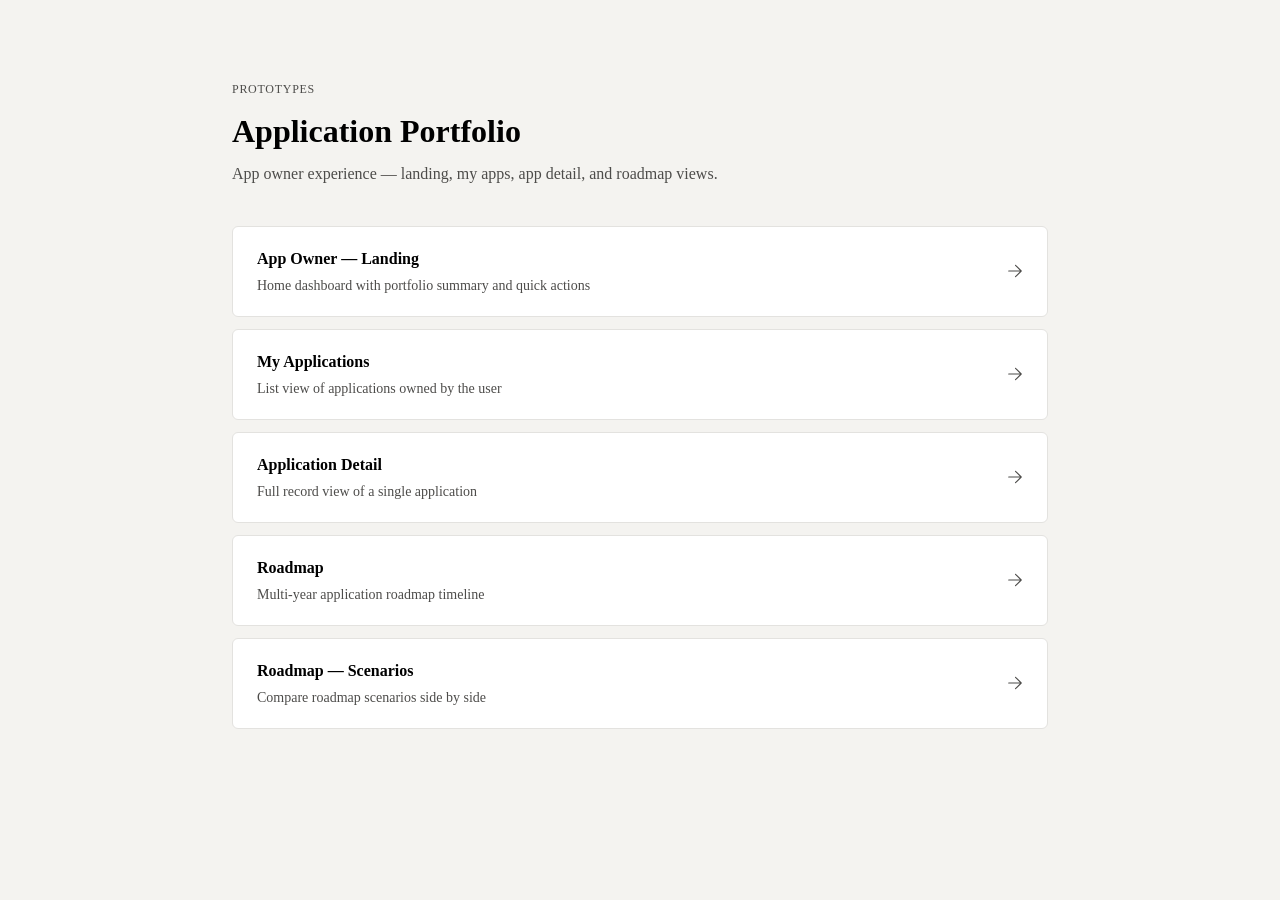
==== index.html @ c6e12246 "Initial upload: App Owner roadmap prototypes Add 5 prototype pages (landing, my apps, app detail, ro" ====
<!DOCTYPE html>
<html lang="en">
<head>
  <meta charset="UTF-8">
  <meta name="viewport" content="width=device-width, initial-scale=1.0">
  <title>Application Portfolio — Prototypes</title>
  <link rel="stylesheet" href="assets/css/base.css">
  <link rel="stylesheet" href="assets/css/components.css">
  <script src="assets/js/icons.js"></script>
  <script src="assets/js/interactions.js" defer></script>
  <style>
    html, body {
      margin: 0;
      padding: 0;
      background: var(--bg-secondary, #f6f5f3);
      min-height: 100vh;
      font-family: var(--font-family-base);
      color: var(--text-primary);
    }

    .index-shell {
      max-width: 880px;
      margin: 0 auto;
      padding: 80px 32px 64px;
    }

    .index-eyebrow {
      font-size: var(--font-size-xs, 12px);
      letter-spacing: 0.06em;
      text-transform: uppercase;
      color: var(--text-secondary, #6b6a67);
      margin: 0 0 12px;
    }

    .index-title {
      font-size: 32px;
      font-weight: 600;
      line-height: 1.2;
      margin: 0 0 12px;
      color: var(--text-primary);
    }

    .index-subtitle {
      font-size: 16px;
      line-height: 1.5;
      color: var(--text-secondary, #6b6a67);
      margin: 0 0 40px;
      max-width: 640px;
    }

    .index-list {
      display: grid;
      grid-template-columns: 1fr;
      gap: 12px;
    }

    .index-card {
      display: flex;
      align-items: center;
      justify-content: space-between;
      gap: 16px;
      padding: 20px 24px;
      background: var(--bg-primary, #ffffff);
      border: 1px solid var(--color-neutral-300, #e3e2df);
      border-radius: var(--radius-md, 8px);
      text-decoration: none;
      color: inherit;
      transition: border-color var(--transition-fast, 150ms ease),
                  box-shadow var(--transition-fast, 150ms ease),
                  transform var(--transition-fast, 150ms ease);
    }

    .index-card:hover {
      border-color: var(--color-primary, #1d2bce);
      box-shadow: 0 4px 12px rgba(15, 23, 42, 0.06);
      transform: translateY(-1px);
    }

    .index-card__body {
      display: flex;
      flex-direction: column;
      gap: 4px;
    }

    .index-card__name {
      font-size: 16px;
      font-weight: 600;
      color: var(--text-primary);
    }

    .index-card__desc {
      font-size: 14px;
      color: var(--text-secondary, #6b6a67);
    }

    .index-card__chev {
      color: var(--text-secondary, #6b6a67);
      flex: 0 0 auto;
    }

    .index-card:hover .index-card__chev {
      color: var(--color-primary, #1d2bce);
    }
  </style>
</head>
<body>
  <main class="index-shell">
    <p class="index-eyebrow">Prototypes</p>
    <h1 class="index-title">Application Portfolio</h1>
    <p class="index-subtitle">App owner experience — landing, my apps, app detail, and roadmap views.</p>

    <nav class="index-list">
      <a class="index-card" href="AppOwner_landing.html">
        <span class="index-card__body">
          <span class="index-card__name">App Owner — Landing</span>
          <span class="index-card__desc">Home dashboard with portfolio summary and quick actions</span>
        </span>
        <span class="index-card__chev" data-icon="arrow-right"></span>
      </a>

      <a class="index-card" href="AppOwner_myapps.html">
        <span class="index-card__body">
          <span class="index-card__name">My Applications</span>
          <span class="index-card__desc">List view of applications owned by the user</span>
        </span>
        <span class="index-card__chev" data-icon="arrow-right"></span>
      </a>

      <a class="index-card" href="AppOwner_appdetail.html">
        <span class="index-card__body">
          <span class="index-card__name">Application Detail</span>
          <span class="index-card__desc">Full record view of a single application</span>
        </span>
        <span class="index-card__chev" data-icon="arrow-right"></span>
      </a>

      <a class="index-card" href="AppOwner_roadmap.html">
        <span class="index-card__body">
          <span class="index-card__name">Roadmap</span>
          <span class="index-card__desc">Multi-year application roadmap timeline</span>
        </span>
        <span class="index-card__chev" data-icon="arrow-right"></span>
      </a>

      <a class="index-card" href="AppOwner_roadmap_scenarios.html">
        <span class="index-card__body">
          <span class="index-card__name">Roadmap — Scenarios</span>
          <span class="index-card__desc">Compare roadmap scenarios side by side</span>
        </span>
        <span class="index-card__chev" data-icon="arrow-right"></span>
      </a>
    </nav>
  </main>
</body>
</html>
---- assets/css/base.css ----
/* ============================================================
   Horizon 2.0 — Base Styles
   Imports design tokens and applies global resets + defaults.
   ============================================================ */

@import url("tokens.css");

/* --- Font faces -------------------------------------------- */
@font-face {
  font-family: "ServiceNow Sans";
  src: url("../fonts/ServiceNowSans-Regular_3273201071.ttf") format("truetype");
  font-weight: 400;
  font-style: normal;
  font-display: swap;
}

@font-face {
  font-family: "ServiceNow Sans";
  src: url("../fonts/ServiceNowSans-Medium_3053949501.ttf") format("truetype");
  font-weight: 500;
  font-style: normal;
  font-display: swap;
}

@font-face {
  font-family: "ServiceNow Sans";
  src: url("../fonts/ServiceNowSans-Bold_3316267867.ttf") format("truetype");
  font-weight: 600 700;
  font-style: normal;
  font-display: swap;
}

@font-face {
  font-family: "ServiceNow Sans Mono";
  src: url("../fonts/ServiceNowSansMono-Regular_1413560908.ttf") format("truetype");
  font-weight: 400;
  font-style: normal;
  font-display: swap;
}

/* --- Reset ------------------------------------------------- */
*, *::before, *::after {
  box-sizing: border-box;
  margin: 0;
  padding: 0;
}

/* --- Base -------------------------------------------------- */
html, body {
  font-family: var(--font-sans);
  font-size: var(--font-size-base);
  font-weight: var(--font-weight-normal);
  color: var(--text-primary);
  background-color: var(--bg-primary);
  line-height: var(--line-height-normal);
  -webkit-font-smoothing: antialiased;
  -moz-osx-font-smoothing: grayscale;
}

img, video {
  max-width: 100%;
  display: block;
}

/* Icons — ensure inlined SVGs are always vertically centred */
[data-icon] {
  display: inline-flex;
  align-items: center;
  justify-content: center;
  line-height: 0;
  flex-shrink: 0;
}

[data-icon] svg {
  display: block;
  flex-shrink: 0;
}

a {
  color: var(--color-primary);
  text-decoration: none;
}

a:hover {
  text-decoration: underline;
}

button {
  cursor: pointer;
  font-family: inherit;
}

/* --- Typography scale -------------------------------------- */
h1 { font-size: var(--font-size-5xl); font-weight: var(--font-weight-bold); line-height: var(--line-height-tight); }
h2 { font-size: var(--font-size-4xl); font-weight: var(--font-weight-bold); line-height: var(--line-height-tight); }
h3 { font-size: var(--font-size-3xl); font-weight: var(--font-weight-semibold); line-height: var(--line-height-snug); }
h4 { font-size: var(--font-size-2xl); font-weight: var(--font-weight-semibold); line-height: var(--line-height-snug); }
h5 { font-size: var(--font-size-xl);  font-weight: var(--font-weight-semibold); line-height: var(--line-height-normal); }
h6 { font-size: var(--font-size-lg);  font-weight: var(--font-weight-semibold); line-height: var(--line-height-normal); }

p  { line-height: var(--line-height-relaxed); }

small { font-size: var(--font-size-sm); color: var(--text-secondary); }
---- assets/css/components.css ----
/* ============================================================
   Horizon 2.0 — Component Library CSS
   Extracted from all component files. Import after base.css.
   ============================================================ */


/* ============================================================
   BUTTON
   ============================================================ */

.btn {
  display: inline-flex;
  align-items: center;
  justify-content: center;
  gap: 6px;
  padding: 0 16px;
  height: 40px;
  font-family: var(--font-sans);
  font-size: var(--font-size-sm);
  font-weight: var(--font-weight-normal);
  line-height: 1.8;
  white-space: nowrap;
  border: none;
  border-radius: var(--radius-field);
  cursor: pointer;
  text-decoration: none;
  transition: background-color var(--transition-fast),
              color var(--transition-fast),
              opacity var(--transition-fast);
}

.btn:focus-visible {
  outline: 2px solid var(--color-primary);
  outline-offset: 2px;
}

.btn:disabled,
.btn[aria-disabled="true"] {
  opacity: 0.35;
  pointer-events: none;
  cursor: not-allowed;
}

.btn .btn-icon {
  display: flex;
  align-items: center;
  justify-content: center;
  width: 16px;
  height: 16px;
  flex-shrink: 0;
}

/* Color variants */
.btn-primary { background-color: var(--color-primary); color: var(--color-primary-content); }
.btn-primary:hover  { background-color: var(--color-primary-hover); }
.btn-primary:active { background-color: var(--color-primary-active); }

.btn-secondary { background-color: var(--color-secondary); color: var(--color-secondary-content); }
.btn-secondary:hover  { background-color: var(--color-secondary-hover); }
.btn-secondary:active { background-color: var(--color-secondary-active); }

.btn-accent { background-color: var(--color-accent); color: var(--color-accent-content); }
.btn-accent:hover  { background-color: var(--color-accent-hover); }
.btn-accent:active { background-color: var(--color-accent-active); }

.btn-error { background-color: var(--color-error); color: var(--color-error-content); }
.btn-error:hover  { background-color: var(--color-error-hover); }
.btn-error:active { background-color: var(--color-error-active); }

.btn-neutral { background-color: var(--color-neutral); color: var(--color-neutral-content); }
.btn-neutral:hover  { background-color: var(--color-neutral-hover); }
.btn-neutral:active { background-color: var(--color-neutral-active); }

.btn-ghost { background-color: transparent; color: var(--text-primary); }
.btn-ghost:hover  { background-color: var(--color-ghost-hover); }
.btn-ghost:active { background-color: var(--color-ghost-active); }

.btn-link {
  background-color: transparent;
  color: var(--color-link);
  text-decoration: underline;
  text-underline-offset: 3px;
  text-decoration-color: transparent;
}
.btn-link:hover { color: var(--color-link-hover); text-decoration-color: currentColor; }
.btn-link:active { color: var(--color-primary-active); }

/* Size variants */
.btn-xl { height: 56px; padding: 0 24px; font-size: 1.375rem; gap: 8px; }
.btn-xl .btn-icon { width: 24px; height: 24px; }

.btn-lg { height: 48px; padding: 0 20px; font-size: var(--font-size-lg); gap: 6px; }
.btn-lg .btn-icon { width: 20px; height: 20px; }

.btn-sm { height: 32px; padding: 0 12px; font-size: var(--font-size-xs); border-radius: var(--radius-lg); gap: 4px; }
.btn-sm .btn-icon { width: 16px; height: 16px; }

.btn-xs { height: 24px; padding: 0 8px; font-size: 0.6875rem; border-radius: var(--radius-lg); gap: 4px; }
.btn-xs .btn-icon { width: 12px; height: 12px; }


/* ============================================================
   BUTTON ICONIC
   ============================================================ */

.btn-iconic {
  display: inline-flex;
  align-items: center;
  justify-content: center;
  flex-shrink: 0;
  width: 40px;
  height: 40px;
  border: none;
  border-radius: var(--radius-field);
  cursor: pointer;
  transition: background-color var(--transition-fast), opacity var(--transition-fast);
}

.btn-iconic:focus-visible {
  outline: 2px solid var(--color-primary);
  outline-offset: 2px;
}

.btn-iconic:disabled,
.btn-iconic[aria-disabled="true"] {
  opacity: 0.35;
  pointer-events: none;
  cursor: not-allowed;
}

.btn-iconic svg { width: 20px; height: 20px; flex-shrink: 0; }

.btn-iconic.btn-circle { border-radius: var(--radius-full) !important; }

.btn-iconic.btn-primary   { background-color: var(--color-primary);   color: var(--color-primary-content); }
.btn-iconic.btn-primary:hover   { background-color: var(--color-primary-hover); }
.btn-iconic.btn-primary:active  { background-color: var(--color-primary-active); }

.btn-iconic.btn-secondary { background-color: var(--color-secondary); color: var(--color-secondary-content); }
.btn-iconic.btn-secondary:hover  { background-color: var(--color-secondary-hover); }
.btn-iconic.btn-secondary:active { background-color: var(--color-secondary-active); }

.btn-iconic.btn-accent    { background-color: var(--color-accent);    color: var(--color-accent-content); }
.btn-iconic.btn-accent:hover  { background-color: var(--color-accent-hover); }
.btn-iconic.btn-accent:active { background-color: var(--color-accent-active); }

.btn-iconic.btn-error     { background-color: var(--color-error);     color: var(--color-error-content); }
.btn-iconic.btn-error:hover  { background-color: var(--color-error-hover); }
.btn-iconic.btn-error:active { background-color: var(--color-error-active); }

.btn-iconic.btn-neutral   { background-color: var(--color-neutral);   color: var(--color-neutral-content); }
.btn-iconic.btn-neutral:hover  { background-color: var(--color-neutral-hover); }
.btn-iconic.btn-neutral:active { background-color: var(--color-neutral-active); }

.btn-iconic.btn-ghost     { background-color: transparent; color: var(--text-primary); }
.btn-iconic.btn-ghost:hover  { background-color: var(--color-ghost-hover); }
.btn-iconic.btn-ghost:active { background-color: var(--color-ghost-active); }

.btn-iconic.btn-xl { width: 56px; height: 56px; }
.btn-iconic.btn-xl svg { width: 24px; height: 24px; }

.btn-iconic.btn-lg { width: 48px; height: 48px; }
.btn-iconic.btn-lg svg { width: 20px; height: 20px; }

.btn-iconic.btn-sm { width: 32px; height: 32px; border-radius: var(--radius-lg); }
.btn-iconic.btn-sm svg { width: 16px; height: 16px; }

.btn-iconic.btn-xs { width: 24px; height: 24px; border-radius: var(--radius-lg); }
.btn-iconic.btn-xs svg { width: 12px; height: 12px; }


/* ============================================================
   SPLIT BUTTON
   ============================================================ */

.split-btn {
  display: inline-flex;
  align-items: stretch;
  height: 40px;
  border-radius: var(--radius-field);
  overflow: hidden;
  font-family: var(--font-sans);
  font-size: var(--font-size-sm);
  font-weight: var(--font-weight-normal);
}

.split-btn__main,
.split-btn__drop {
  display: inline-flex;
  align-items: center;
  justify-content: center;
  border: none;
  cursor: pointer;
  font-family: inherit;
  font-size: inherit;
  font-weight: inherit;
  line-height: 1.8;
  white-space: nowrap;
  transition: background-color var(--transition-fast), filter var(--transition-fast);
}

.split-btn__main { gap: 6px; padding: 0 12px; }
.split-btn__drop { padding: 0 10px; }
.split-btn__drop svg { width: 20px; height: 20px; }
.split-btn__main svg { width: 20px; height: 20px; flex-shrink: 0; }

.split-btn__divider { width: 1px; flex-shrink: 0; align-self: stretch; }

.split-btn:has(button:disabled) { opacity: 0.35; pointer-events: none; }

.split-btn__main:focus-visible,
.split-btn__drop:focus-visible {
  outline: 2px solid var(--color-primary);
  outline-offset: -2px;
}

/* Color variants */
.split-btn-primary .split-btn__main  { background-color: var(--color-primary); color: var(--color-primary-content); }
.split-btn-primary .split-btn__drop  { background-color: var(--color-primary); color: var(--color-primary-content); }
.split-btn-primary .split-btn__divider { background-color: rgba(255,255,255,0.3); }
.split-btn-primary .split-btn__main:hover  { background-color: var(--color-primary-hover); }
.split-btn-primary .split-btn__drop:hover  { background-color: var(--color-primary-hover); }
.split-btn-primary .split-btn__main:active { background-color: var(--color-primary-active); }
.split-btn-primary .split-btn__drop:active { background-color: var(--color-primary-active); }

.split-btn-secondary .split-btn__main  { background-color: var(--color-secondary); color: var(--color-secondary-content); }
.split-btn-secondary .split-btn__drop  { background-color: var(--color-secondary); color: var(--color-secondary-content); }
.split-btn-secondary .split-btn__divider { background-color: var(--border-default); }
.split-btn-secondary .split-btn__main:hover  { background-color: var(--color-secondary-hover); }
.split-btn-secondary .split-btn__drop:hover  { background-color: var(--color-secondary-hover); }
.split-btn-secondary .split-btn__main:active { background-color: var(--color-secondary-active); }
.split-btn-secondary .split-btn__drop:active { background-color: var(--color-secondary-active); }

.split-btn-accent .split-btn__main  { background-color: var(--color-accent); color: var(--color-accent-content); }
.split-btn-accent .split-btn__drop  { background-color: var(--color-accent); color: var(--color-accent-content); }
.split-btn-accent .split-btn__divider { background-color: rgba(0,0,0,0.2); }
.split-btn-accent .split-btn__main:hover  { background-color: var(--color-accent-hover); }
.split-btn-accent .split-btn__drop:hover  { background-color: var(--color-accent-hover); }

.split-btn-neutral .split-btn__main  { background-color: var(--color-neutral); color: var(--color-neutral-content); }
.split-btn-neutral .split-btn__drop  { background-color: var(--color-neutral); color: var(--color-neutral-content); }
.split-btn-neutral .split-btn__divider { background-color: rgba(255,255,255,0.2); }
.split-btn-neutral .split-btn__main:hover  { background-color: var(--color-neutral-hover); }
.split-btn-neutral .split-btn__drop:hover  { background-color: var(--color-neutral-hover); }

.split-btn-error .split-btn__main  { background-color: var(--color-error); color: var(--color-error-content); }
.split-btn-error .split-btn__drop  { background-color: var(--color-error); color: var(--color-error-content); }
.split-btn-error .split-btn__divider { background-color: rgba(255,255,255,0.3); }
.split-btn-error .split-btn__main:hover  { background-color: var(--color-error-hover); }
.split-btn-error .split-btn__drop:hover  { background-color: var(--color-error-hover); }

.split-btn-ghost .split-btn__main  { background-color: transparent; color: var(--text-primary); }
.split-btn-ghost .split-btn__drop  { background-color: transparent; color: var(--text-primary); }
.split-btn-ghost .split-btn__divider { background-color: var(--border-default); }
.split-btn-ghost .split-btn__main:hover  { background-color: var(--color-ghost-hover); }
.split-btn-ghost .split-btn__drop:hover  { background-color: var(--color-ghost-hover); }

.split-btn-primary-ai { background: linear-gradient(113deg, #86f673 0%, #71d5fe 100%); }
.split-btn-primary-ai .split-btn__main,
.split-btn-primary-ai .split-btn__drop { background: transparent; color: var(--text-primary); }
.split-btn-primary-ai .split-btn__divider { background-color: rgba(0,0,0,0.15); }
.split-btn-primary-ai .split-btn__main:hover { background-color: rgba(0,0,0,0.08); }
.split-btn-primary-ai .split-btn__drop:hover  { background-color: rgba(0,0,0,0.08); }
.split-btn-primary-ai .split-btn__main:active { background-color: rgba(0,0,0,0.16); }
.split-btn-primary-ai .split-btn__drop:active  { background-color: rgba(0,0,0,0.16); }

.split-btn-secondary-ai {
  background-image: linear-gradient(113deg, rgba(134,246,115,0.4) 0%, rgba(113,213,254,0.4) 100%);
  background-color: var(--bg-primary);
}
.split-btn-secondary-ai .split-btn__main,
.split-btn-secondary-ai .split-btn__drop { background: transparent; color: var(--text-primary); }
.split-btn-secondary-ai .split-btn__divider { background-color: rgba(0,0,0,0.12); }
.split-btn-secondary-ai .split-btn__main:hover { background-color: rgba(0,0,0,0.06); }
.split-btn-secondary-ai .split-btn__drop:hover  { background-color: rgba(0,0,0,0.06); }
.split-btn-secondary-ai .split-btn__main:active { background-color: rgba(0,0,0,0.12); }
.split-btn-secondary-ai .split-btn__drop:active  { background-color: rgba(0,0,0,0.12); }

/* Sizes */
.split-btn-xl { height: 56px; font-size: 1.375rem; border-radius: var(--radius-field); }
.split-btn-xl .split-btn__main { padding: 0 20px; gap: 8px; }
.split-btn-xl .split-btn__drop { padding: 0 16px; }
.split-btn-xl .split-btn__main svg,
.split-btn-xl .split-btn__drop svg { width: 24px; height: 24px; }

.split-btn-lg { height: 48px; font-size: var(--font-size-lg); border-radius: var(--radius-field); }
.split-btn-lg .split-btn__main { padding: 0 16px; gap: 6px; }
.split-btn-lg .split-btn__drop { padding: 0 12px; }

.split-btn-sm { height: 32px; font-size: var(--font-size-xs); border-radius: var(--radius-lg); }
.split-btn-sm .split-btn__main { padding: 0 10px; gap: 4px; }
.split-btn-sm .split-btn__drop { padding: 0 8px; }
.split-btn-sm .split-btn__main svg,
.split-btn-sm .split-btn__drop svg { width: 16px; height: 16px; }

.split-btn-xs { height: 24px; font-size: 0.6875rem; border-radius: var(--radius-lg); }
.split-btn-xs .split-btn__main { padding: 0 8px; gap: 4px; }
.split-btn-xs .split-btn__drop { padding: 0 6px; }
.split-btn-xs .split-btn__main svg,
.split-btn-xs .split-btn__drop svg { width: 12px; height: 12px; }


/* ============================================================
   TEXT LINK
   ============================================================ */

.text-link {
  color: var(--color-link);
  font-family: var(--font-sans);
  font-size: var(--font-size-base);
  font-weight: var(--font-weight-normal);
  line-height: 1.5;
  text-decoration: none;
  cursor: pointer;
  transition: color var(--transition-fast);
}

.text-link:hover {
  color: var(--color-link-hover);
  text-decoration: underline;
}

.text-link-para {
  color: var(--color-link);
  font-family: inherit;
  font-size: inherit;
  font-weight: inherit;
  line-height: inherit;
  text-decoration: underline;
  cursor: pointer;
  transition: color var(--transition-fast);
}

.text-link-para:hover {
  color: var(--color-link-hover);
}


/* ============================================================
   DROPDOWN
   ============================================================ */

.dropdown {
  position: relative;
  display: inline-block;
}

.dropdown__trigger {
  display: inline-flex;
  align-items: center;
  gap: 6px;
  height: 40px;
  padding: 0 16px;
  background-color: var(--color-secondary);
  color: var(--color-secondary-content);
  font-family: var(--font-sans);
  font-size: var(--font-size-sm);
  font-weight: var(--font-weight-normal);
  border: none;
  border-radius: var(--radius-field);
  cursor: pointer;
  white-space: nowrap;
  transition: background-color var(--transition-fast), color var(--transition-fast);
}

.dropdown__trigger:hover { background-color: var(--color-secondary-hover); }

.dropdown__trigger[aria-expanded="true"] {
  background-color: var(--border-default);
  color: var(--text-primary);
}

.dropdown__trigger [data-icon] { transition: transform var(--transition-fast); }
.dropdown__trigger[aria-expanded="true"] [data-icon] { transform: rotate(180deg); }

.dropdown__panel {
  position: absolute;
  z-index: 100;
  min-width: 201px;
  background-color: var(--surface-primary);
  border: 1px solid var(--color-neutral-300);
  border-radius: var(--radius-2xl);
  box-shadow: 0px 10px 15px 0px rgba(0,0,0,0.1), 0px 4px 6px 0px rgba(0,0,0,0.1);
  padding: 8px;
  display: flex;
  flex-direction: column;
  top: calc(100% + 8px);
  left: 0;
}

.dropdown__panel[hidden] { display: none; }

.dropdown--end .dropdown__panel { left: auto; right: 0; }
.dropdown--center .dropdown__panel { left: 50%; transform: translateX(-50%); }
.dropdown--top .dropdown__panel { top: auto; bottom: calc(100% + 8px); }
.dropdown--top.dropdown--end .dropdown__panel { top: auto; bottom: calc(100% + 8px); left: auto; right: 0; }

.dropdown__item {
  display: flex;
  align-items: center;
  justify-content: space-between;
  gap: 8px;
  padding: 8px;
  border-radius: var(--radius-lg);
  font-family: var(--font-sans);
  font-size: var(--font-size-xs);
  font-weight: var(--font-weight-normal);
  line-height: var(--line-height-5);
  color: var(--text-primary);
  cursor: pointer;
  white-space: nowrap;
  transition: background-color var(--transition-fast);
  user-select: none;
}

.dropdown__item:hover { background-color: var(--color-neutral-200); }

.dropdown__item:active,
.dropdown__item--selected { background-color: var(--color-neutral-300); }

.dropdown__item--selected:hover { background-color: var(--color-secondary-hover); }

.dropdown__item__label { display: flex; align-items: center; gap: 8px; flex: 1; min-width: 0; }
.dropdown__item [data-icon] { flex-shrink: 0; color: var(--text-secondary); }
.dropdown__item__check { flex-shrink: 0; color: var(--text-primary); }

.dropdown__divider { height: 1px; background-color: var(--border-subtle); margin: 6px 0; flex-shrink: 0; }


/* ============================================================
   FIELD LEGEND (shared across input-field, textarea, select, multi-select)
   ============================================================ */

.field-legend {
  display: flex;
  flex-direction: column;
  gap: 2px;
}

.field-legend__title {
  display: flex;
  align-items: center;
  gap: 4px;
}

.field-legend__required {
  font-size: var(--font-size-xs);
  color: var(--color-error);
  line-height: var(--line-height-5);
}

.field-legend__label {
  font-family: var(--font-sans);
  font-size: var(--font-size-xs);
  font-weight: var(--font-weight-normal);
  color: var(--text-primary);
  line-height: var(--line-height-5);
}

.field-legend__optional {
  font-size: var(--font-size-xs);
  color: var(--text-tertiary);
  line-height: var(--line-height-5);
}

.field-legend__info {
  color: var(--text-tertiary);
  width: 12px;
  height: 12px;
  cursor: pointer;
}

.field-legend__description {
  font-size: var(--font-size-xs);
  color: var(--text-tertiary);
  line-height: var(--line-height-5);
}


/* ============================================================
   CHECKBOX
   ============================================================ */

.checkbox-label {
  display: inline-flex;
  align-items: center;
  gap: 8px;
  cursor: pointer;
  font-family: var(--font-sans);
  font-weight: var(--font-weight-normal);
  color: var(--text-primary);
  user-select: none;
}

.checkbox-label--disabled { opacity: 0.2; pointer-events: none; }

.checkbox {
  appearance: none;
  -webkit-appearance: none;
  flex-shrink: 0;
  cursor: pointer;
  border: 1px solid var(--border-default);
  background-color: var(--bg-secondary);
  background-repeat: no-repeat;
  background-position: center;
  transition: background-color var(--transition-fast), border-color var(--transition-fast);
  width: 24px;
  height: 24px;
  border-radius: var(--radius-lg);
}

.checkbox-sm { width: 20px; height: 20px; border-radius: var(--radius-md); }
.checkbox-xs { width: 16px; height: 16px; border-radius: var(--radius-sm); }

.checkbox-label .checkbox-text { font-size: var(--font-size-sm); line-height: 1.5rem; }
.checkbox-label--sm .checkbox-text,
.checkbox-label--xs .checkbox-text { font-size: var(--font-size-xs); line-height: 1.25rem; }

.checkbox:checked {
  background-color: var(--color-primary);
  border-color: var(--color-primary);
  background-image: url("data:image/svg+xml,%3Csvg xmlns='http://www.w3.org/2000/svg' width='16' height='16' viewBox='0 0 16 16' fill='none'%3E%3Cpath d='M2.5 8.5L6 12L13.5 4.5' stroke='white' stroke-width='1.5' stroke-linecap='round' stroke-linejoin='round'/%3E%3C/svg%3E");
}

.checkbox:indeterminate {
  background-color: var(--bg-secondary);
  border-color: var(--border-default);
  background-image: url("data:image/svg+xml,%3Csvg xmlns='http://www.w3.org/2000/svg' width='16' height='16' viewBox='0 0 16 16' fill='none'%3E%3Cpath d='M3 8H13' stroke='%238a8986' stroke-width='1.5' stroke-linecap='round'/%3E%3C/svg%3E");
}

.checkbox:not(:checked):not(:indeterminate):hover { border-color: var(--color-primary); }

.checkbox--ai { border-color: #349b21; }
.checkbox--ai:checked { background-color: #349b21; border-color: #349b21; }
.checkbox--ai:indeterminate {
  border-color: #349b21;
  background-image: url("data:image/svg+xml,%3Csvg xmlns='http://www.w3.org/2000/svg' width='16' height='16' viewBox='0 0 16 16' fill='none'%3E%3Cpath d='M3 8H13' stroke='%23349b21' stroke-width='1.5' stroke-linecap='round'/%3E%3C/svg%3E");
}
.checkbox--ai:not(:checked):not(:indeterminate):hover { border-color: #2a7f1b; }

.checkbox-group { display: flex; flex-direction: column; gap: 12px; }
.checkbox-group--sm { gap: 10px; }
.checkbox-group--xs { gap: 8px; }

.checkbox-group__nested { display: flex; flex-direction: column; padding-left: 32px; gap: 12px; }
.checkbox-group--sm .checkbox-group__nested { padding-left: 24px; gap: 10px; }
.checkbox-group--xs .checkbox-group__nested { padding-left: 20px; gap: 8px; }


/* ============================================================
   RADIO
   ============================================================ */

.radio-label {
  display: inline-flex;
  align-items: center;
  gap: 8px;
  cursor: pointer;
  font-family: var(--font-sans);
  font-weight: var(--font-weight-normal);
  color: var(--text-primary);
  user-select: none;
}

.radio-label--disabled { opacity: 0.2; pointer-events: none; }

.radio {
  appearance: none;
  -webkit-appearance: none;
  flex-shrink: 0;
  cursor: pointer;
  border: 1px solid var(--border-default);
  background-color: var(--bg-secondary);
  border-radius: var(--radius-full);
  transition: border-color var(--transition-fast), background var(--transition-fast);
  width: 24px;
  height: 24px;
}

.radio-sm { width: 20px; height: 20px; }
.radio-xs { width: 16px; height: 16px; }

.radio-label .radio-text { font-size: var(--font-size-sm); line-height: 1.5rem; }
.radio-label--sm .radio-text { font-size: var(--font-size-xs); line-height: 1.25rem; }
.radio-label--xs .radio-text { font-size: 0.625rem; line-height: 1rem; }

.radio:checked {
  border-color: var(--color-primary);
  background: radial-gradient(circle, white 35%, var(--color-primary) 36%);
  background-color: var(--color-primary);
}

.radio:not(:checked):hover { border-color: var(--color-primary); }
.radio:disabled { cursor: not-allowed; }

.radio--ai-loading { border-color: var(--color-accent); }

.radio-group { display: flex; flex-direction: column; gap: 12px; }
.radio-group--sm { gap: 10px; }
.radio-group--xs { gap: 8px; }
.radio-group--horizontal { flex-direction: row; gap: 16px; }


/* ============================================================
   TOGGLE
   ============================================================ */

.toggle-label {
  display: inline-flex;
  align-items: center;
  gap: 8px;
  cursor: pointer;
  user-select: none;
  font-family: var(--font-sans);
}

.toggle-label--disabled { opacity: 0.2; pointer-events: none; }

.toggle-input {
  position: absolute;
  opacity: 0;
  width: 0;
  height: 0;
  pointer-events: none;
}

.toggle-track {
  position: relative;
  display: flex;
  align-items: center;
  flex-shrink: 0;
  cursor: pointer;
  width: 40px;
  height: 25px;
  padding: 2px 4px;
  border-radius: var(--radius-field);
  background-color: var(--bg-secondary);
  border: 1px solid var(--border-default);
  transition: background-color var(--transition-base), border-color var(--transition-base);
  overflow: hidden;
}

.toggle-handle {
  width: 16px;
  height: 16px;
  border-radius: var(--radius-full);
  background-color: var(--border-default);
  flex-shrink: 0;
  transform: translateX(0);
  transition: transform var(--transition-base), background-color var(--transition-base), box-shadow var(--transition-base);
}

.toggle-input:checked + .toggle-track {
  background-color: var(--color-primary);
  border-color: var(--color-primary);
}

.toggle-input:checked + .toggle-track .toggle-handle {
  transform: translateX(16px);
  background-color: var(--color-primary-content);
  box-shadow: 0px 1px 2px 0px rgba(0,0,0,0.1), 0px 1px 2px -1px rgba(0,0,0,0.1);
}

.toggle-label:not(.toggle-label--disabled) .toggle-input:not(:checked) + .toggle-track:hover {
  border-color: var(--color-primary);
}

.toggle-text {
  font-size: var(--font-size-xs);
  line-height: var(--line-height-5);
  color: var(--text-primary);
  font-weight: var(--font-weight-normal);
}

/* Sizes */
.toggle-sm .toggle-track { width: 33px; height: 20px; padding: 2px 4px; border-radius: 11.5px; }
.toggle-sm .toggle-handle { width: 13px; height: 13px; }
.toggle-sm .toggle-input:checked + .toggle-track .toggle-handle { transform: translateX(12px); }

.toggle-xs .toggle-track { width: 26px; height: 16px; padding: 2px; border-radius: 11px; }
.toggle-xs .toggle-handle { width: 10px; height: 10px; }
.toggle-xs .toggle-input:checked + .toggle-track .toggle-handle { transform: translateX(12px); }


/* ============================================================
   INPUT FIELD
   ============================================================ */

.input-field {
  display: flex;
  align-items: center;
  gap: 8px;
  width: 100%;
  height: 40px;
  padding: 0 12px;
  border-radius: var(--radius-field);
  border: 1px solid var(--border-default);
  background-color: var(--bg-primary);
  overflow: hidden;
  transition: border-color var(--transition-fast), box-shadow var(--transition-fast), background-color var(--transition-fast);
}

.input-field:focus-within:not(.input-field--disabled):not(.input-field--view-only):not(.input-field--ghost):not(.input-field--ai-load) {
  box-shadow: 0 0 0 2px var(--bg-primary), 0 0 0 4px var(--border-default);
}

.input-field--sm { height: 32px; }

.input-field--error { border-color: var(--color-error); }
.input-field--error:focus-within { box-shadow: 0 0 0 2px var(--bg-primary), 0 0 0 4px var(--color-error); }

.input-field--disabled,
.input-field--view-only {
  background-color: var(--bg-secondary);
  border-color: var(--bg-secondary);
  cursor: not-allowed;
}

.input-field--ghost { border-color: transparent; }
.input-field--ai-load { background-color: var(--bg-secondary); border-color: var(--color-accent); }
.input-field--ai-prefilled { border-color: #349b21; }

.input-field [data-icon] { flex-shrink: 0; color: var(--text-tertiary); width: 16px; height: 16px; }
.input-field--disabled [data-icon],
.input-field--view-only [data-icon] { color: var(--text-disabled); }

.input-field__input {
  flex: 1;
  min-width: 0;
  border: none;
  outline: none;
  background: transparent;
  font-family: var(--font-sans);
  font-size: var(--font-size-sm);
  font-weight: 300;
  color: var(--text-primary);
  line-height: 1.25rem;
}

.input-field__input::placeholder { color: var(--text-tertiary); font-weight: 300; }
.input-field--sm .input-field__input { font-size: var(--font-size-xs); }

.input-field--disabled .input-field__input,
.input-field--view-only .input-field__input { color: #a3a2a1; cursor: not-allowed; pointer-events: none; }

.input-field--disabled .input-field__input::placeholder,
.input-field--view-only .input-field__input::placeholder { color: #a3a2a1; }

.input-fieldset {
  display: flex;
  flex-direction: column;
  gap: 8px;
  width: 284px;
}

.input-fieldset__help {
  font-family: var(--font-sans);
  font-size: 0.625rem;
  color: var(--text-tertiary);
  line-height: 1rem;
}

.input-fieldset__help--error { color: var(--color-error); }


/* ============================================================
   TEXTAREA
   ============================================================ */

.textarea {
  display: block;
  width: 100%;
  min-height: 76px;
  padding: 12px;
  border-radius: var(--radius-field);
  border: 1px solid var(--border-default);
  background-color: var(--bg-primary);
  font-family: var(--font-sans);
  font-size: var(--font-size-sm);
  font-weight: 300;
  color: var(--text-primary);
  line-height: 1.25rem;
  resize: vertical;
  transition: border-color var(--transition-fast), box-shadow var(--transition-fast), background-color var(--transition-fast);
  outline: none;
}

.textarea::placeholder { color: var(--text-tertiary); font-weight: 300; }

.textarea:focus:not(.textarea--disabled):not(.textarea--view-only):not(.textarea--ghost) {
  box-shadow: 0 0 0 2px var(--bg-primary), 0 0 0 4px var(--border-default);
}

.textarea--error { border-color: var(--color-error); }
.textarea--error:focus { box-shadow: 0 0 0 2px var(--bg-primary), 0 0 0 4px var(--color-error); }

.textarea--disabled,
.textarea--view-only {
  background-color: var(--bg-secondary);
  border-color: var(--bg-secondary);
  color: #a3a2a1;
  cursor: not-allowed;
  pointer-events: none;
  resize: none;
}

.textarea--disabled::placeholder,
.textarea--view-only::placeholder { color: #a3a2a1; }

.textarea--ghost { border-color: transparent; min-height: 44px; }
.textarea--ghost:focus { box-shadow: none; }

.textarea-fieldset { display: flex; flex-direction: column; gap: 4px; width: 100%; }
.textarea-fieldset .field-legend__label { font-weight: var(--font-weight-semibold); }

.textarea-fieldset__help { font-family: var(--font-sans); font-size: 0.625rem; line-height: 1rem; color: var(--text-tertiary); }
.textarea-fieldset__help--error { color: var(--color-error); }


/* ============================================================
   SELECT
   ============================================================ */

.select {
  position: relative;
  display: flex;
  align-items: center;
  gap: 8px;
  width: 100%;
  height: 40px;
  padding: 0 12px;
  border-radius: var(--radius-field);
  border: 1px solid var(--border-default);
  background-color: var(--bg-primary);
  cursor: pointer;
  user-select: none;
  transition: border-color var(--transition-fast), box-shadow var(--transition-fast), background-color var(--transition-fast);
}

.select__value {
  flex: 1;
  min-width: 0;
  font-family: var(--font-sans);
  font-size: var(--font-size-sm);
  font-weight: 300;
  color: var(--text-tertiary);
  white-space: nowrap;
  overflow: hidden;
  text-overflow: ellipsis;
  line-height: 1.25rem;
}

.select__value--selected { color: var(--text-primary); }

.select__chevron {
  flex-shrink: 0;
  color: var(--text-tertiary);
  width: 16px;
  height: 16px;
  transition: transform var(--transition-fast);
}

.select:focus,
.select--open:not(.select--disabled):not(.select--ghost) {
  outline: none;
  box-shadow: 0 0 0 2px var(--bg-primary), 0 0 0 4px var(--border-default);
}

.select--open .select__chevron { transform: rotate(180deg); }

.select--error { border-color: var(--color-error); }
.select--error:focus,
.select--error.select--open { box-shadow: 0 0 0 2px var(--bg-primary), 0 0 0 4px var(--color-error); }

.select--disabled { background-color: var(--bg-secondary); border-color: var(--bg-secondary); cursor: not-allowed; pointer-events: none; }
.select--disabled .select__value,
.select--disabled .select__chevron { color: #a3a2a1; }

.select--ghost { border-color: transparent; }
.select--ghost:focus,
.select--ghost.select--open { box-shadow: none; }

.select--ai { border-color: var(--color-accent); }
.select--ai-load { background-color: var(--bg-secondary); border-color: var(--color-accent); cursor: not-allowed; pointer-events: none; }
.select--ai-load .select__value,
.select--ai-load .select__chevron { color: #a3a2a1; }

.select__panel {
  position: absolute;
  top: calc(100% + 6px);
  left: 0;
  right: 0;
  z-index: 200;
  background-color: var(--bg-primary);
  border: 1px solid var(--color-neutral-300);
  border-radius: var(--radius-field);
  box-shadow: 0px 10px 15px 0px rgba(0,0,0,0.1), 0px 4px 6px 0px rgba(0,0,0,0.06);
  padding: 6px;
  display: flex;
  flex-direction: column;
  gap: 2px;
}

.select__panel[hidden] { display: none; }

.select__search-wrap {
  display: flex;
  align-items: center;
  gap: 6px;
  height: 32px;
  padding: 0 10px;
  border-radius: var(--radius-md);
  border: 1px solid var(--border-default);
  background-color: var(--bg-primary);
  margin-bottom: 4px;
}

.select__search-wrap [data-icon] { flex-shrink: 0; color: var(--text-tertiary); width: 14px; height: 14px; }

.select__search {
  flex: 1;
  min-width: 0;
  border: none;
  outline: none;
  background: transparent;
  font-family: var(--font-sans);
  font-size: var(--font-size-xs);
  font-weight: 300;
  color: var(--text-primary);
}

.select__search::placeholder { color: var(--text-tertiary); }

.select__option {
  display: flex;
  align-items: center;
  gap: 6px;
  padding: 6px 8px;
  border-radius: var(--radius-md);
  font-family: var(--font-sans);
  font-size: var(--font-size-sm);
  font-weight: var(--font-weight-normal);
  color: var(--text-primary);
  cursor: pointer;
  transition: background-color var(--transition-fast);
}

.select__option:hover { background-color: var(--color-neutral-200); }
.select__option--selected { background-color: var(--color-neutral-200); }
.select__option [data-icon] { flex-shrink: 0; color: var(--color-primary); width: 14px; height: 14px; margin-left: auto; }

.select__option--empty { color: var(--text-tertiary); cursor: default; justify-content: center; }
.select__option--empty:hover { background-color: transparent; }

.select__divider { height: 1px; background-color: var(--border-subtle); margin: 4px 0; }

.select-fieldset { display: flex; flex-direction: column; gap: 8px; width: 100%; }
.select-fieldset__help { font-family: var(--font-sans); font-size: 0.625rem; line-height: 1rem; color: var(--text-tertiary); }
.select-fieldset__help--error { color: var(--color-error); }


/* ============================================================
   MULTI-SELECT
   ============================================================ */

.multi-select {
  position: relative;
  display: flex;
  align-items: center;
  gap: 8px;
  width: 100%;
  min-height: 40px;
  padding: 0 12px;
  border-radius: var(--radius-field);
  border: 1px solid var(--border-default);
  background-color: var(--bg-primary);
  cursor: pointer;
  user-select: none;
  transition: border-color var(--transition-fast), box-shadow var(--transition-fast), background-color var(--transition-fast);
  box-sizing: border-box;
}

.multi-select--has-tags { flex-wrap: wrap; align-items: flex-start; padding: 8px 12px 8px 8px; gap: 8px; }

.multi-select__value {
  flex: 1;
  min-width: 0;
  font-family: var(--font-sans);
  font-size: var(--font-size-sm);
  font-weight: 300;
  color: var(--text-tertiary);
  white-space: nowrap;
  overflow: hidden;
  text-overflow: ellipsis;
  line-height: 1.25rem;
}

.multi-select__value--selected { color: var(--text-primary); }

.multi-select__chevron {
  flex-shrink: 0;
  color: var(--text-tertiary);
  width: 16px;
  height: 16px;
  transition: transform var(--transition-fast);
  align-self: flex-start;
  margin-top: 4px;
}

.multi-select:not(.multi-select--has-tags) .multi-select__chevron { align-self: center; margin-top: 0; }
.multi-select--open .multi-select__chevron { transform: rotate(180deg); }

.multi-select__tags { display: flex; flex-wrap: wrap; gap: 8px; flex: 1; min-width: 0; }

.multi-select__tag {
  display: inline-flex;
  align-items: center;
  gap: 4px;
  height: 24px;
  padding: 0 8px;
  background-color: var(--bg-secondary);
  border: 1px solid var(--border-subtle);
  border-radius: 4px;
  font-family: var(--font-sans);
  font-size: var(--font-size-sm);
  font-weight: 300;
  color: var(--text-tertiary);
  white-space: nowrap;
}

.multi-select__tag-close {
  display: flex;
  align-items: center;
  justify-content: center;
  width: 12px;
  height: 12px;
  border: none;
  background: none;
  padding: 0;
  cursor: pointer;
  color: var(--text-tertiary);
  flex-shrink: 0;
}

.multi-select__tag-close [data-icon] { width: 8px; height: 8px; display: block; }
.multi-select__tag-close [data-icon] svg { width: 8px; height: 8px; }

.multi-select:focus,
.multi-select--open:not(.multi-select--disabled):not(.multi-select--ghost) {
  outline: none;
  box-shadow: 0 0 0 2px var(--bg-primary), 0 0 0 4px var(--border-default);
}

.multi-select--error { border-color: var(--color-error); }
.multi-select--error:focus,
.multi-select--error.multi-select--open { box-shadow: 0 0 0 2px var(--bg-primary), 0 0 0 4px var(--color-error); }

.multi-select--disabled { background-color: var(--bg-secondary); border-color: var(--bg-secondary); cursor: not-allowed; pointer-events: none; }
.multi-select--disabled .multi-select__value,
.multi-select--disabled .multi-select__chevron { color: #a3a2a1; }

.multi-select--ghost { border-color: transparent; }
.multi-select--ghost:focus,
.multi-select--ghost.multi-select--open { box-shadow: none; }

.multi-select--ai { border-color: var(--color-accent); }
.multi-select--ai-load { background-color: var(--bg-secondary); border-color: var(--color-accent); cursor: not-allowed; pointer-events: none; }
.multi-select--ai-load .multi-select__value,
.multi-select--ai-load .multi-select__chevron { color: #a3a2a1; }

.multi-select__panel {
  position: absolute;
  top: calc(100% + 6px);
  left: 0;
  right: 0;
  z-index: 200;
  background-color: var(--bg-primary);
  border: 1px solid var(--color-neutral-300);
  border-radius: var(--radius-field);
  box-shadow: 0px 10px 15px 0px rgba(0,0,0,0.1), 0px 4px 6px 0px rgba(0,0,0,0.06);
  padding: 6px;
  display: flex;
  flex-direction: column;
  gap: 2px;
}

.multi-select__panel[hidden] { display: none; }

.multi-select__search-wrap {
  display: flex;
  align-items: center;
  gap: 6px;
  height: 32px;
  padding: 0 10px;
  border-radius: var(--radius-md);
  border: 1px solid var(--border-default);
  background-color: var(--bg-primary);
  margin-bottom: 4px;
}

.multi-select__search-wrap [data-icon] { flex-shrink: 0; color: var(--text-tertiary); width: 14px; height: 14px; }

.multi-select__search {
  flex: 1;
  min-width: 0;
  border: none;
  outline: none;
  background: transparent;
  font-family: var(--font-sans);
  font-size: var(--font-size-xs);
  font-weight: 300;
  color: var(--text-primary);
}

.multi-select__search::placeholder { color: var(--text-tertiary); }

.multi-select__option {
  display: flex;
  align-items: center;
  gap: 8px;
  padding: 6px 12px;
  border-radius: var(--radius-md);
  font-family: var(--font-sans);
  font-size: var(--font-size-sm);
  font-weight: var(--font-weight-normal);
  color: var(--text-primary);
  cursor: pointer;
  transition: background-color var(--transition-fast);
}

.multi-select__option:hover { background-color: var(--color-neutral-200); }
.multi-select__option--selected { background-color: var(--color-neutral-200); }

.multi-select__option-check {
  display: flex;
  align-items: center;
  justify-content: center;
  width: 20px;
  height: 20px;
  flex-shrink: 0;
  border-radius: 4px;
  border: 1px solid var(--border-default);
  background-color: var(--bg-primary);
  transition: background-color var(--transition-fast), border-color var(--transition-fast);
}

.multi-select__option--selected .multi-select__option-check {
  background-color: var(--color-primary);
  border-color: var(--color-primary);
  background-image: url("data:image/svg+xml,%3Csvg xmlns='http://www.w3.org/2000/svg' width='12' height='12' viewBox='0 0 16 16' fill='none'%3E%3Cpath d='M2.5 8.5L6 12L13.5 4.5' stroke='white' stroke-width='1.5' stroke-linecap='round' stroke-linejoin='round'/%3E%3C/svg%3E");
  background-repeat: no-repeat;
  background-position: center;
}

.multi-select__option-label { flex: 1; min-width: 0; line-height: 1.4; }

.multi-select-fieldset { display: flex; flex-direction: column; gap: 8px; width: 100%; }
.multi-select-fieldset__help { font-family: var(--font-sans); font-size: 0.625rem; line-height: 1rem; color: var(--text-tertiary); }
.multi-select-fieldset__help--error { color: var(--color-error); }


/* ============================================================
   TABS
   ============================================================ */

.tabs { display: flex; align-items: center; }

.tab {
  position: relative;
  display: inline-flex;
  align-items: center;
  justify-content: center;
  gap: 8px;
  padding: 1px 12px;
  height: 40px;
  border-radius: var(--radius-field) var(--radius-field) 0 0;
  font-family: var(--font-sans);
  font-size: var(--font-size-sm);
  font-weight: var(--font-weight-normal);
  color: var(--text-tertiary);
  cursor: pointer;
  border: none;
  background: none;
  white-space: nowrap;
  transition: color var(--transition-fast), background-color var(--transition-fast);
}

.tab:hover:not(.tab--active):not(:disabled) { color: var(--text-primary); }
.tab--active { color: var(--text-primary); }

.tab--active::after {
  content: '';
  position: absolute;
  bottom: 0;
  left: 10%;
  right: 10%;
  height: 3px;
  border-radius: 9999px;
  background-color: var(--text-primary);
}

.tab:disabled,
.tab--disabled { opacity: 0.35; cursor: not-allowed; pointer-events: none; }

.tab [data-icon] { flex-shrink: 0; }

/* Sizes */
.tabs--xl .tab { height: 56px; padding: 1px 20px; font-size: 22px; }
.tabs--xl .tab [data-icon] { width: 20px; height: 20px; }

.tabs--lg .tab { height: 48px; padding: 1px 16px; font-size: var(--font-size-lg); }
.tabs--lg .tab [data-icon] { width: 18px; height: 18px; }

.tabs--sm .tab { height: 32px; padding: 1px 8px; font-size: var(--font-size-xs); }
.tabs--sm .tab [data-icon] { width: 14px; height: 14px; }

.tabs--xs .tab { height: 24px; padding: 1px 6px; font-size: 11px; }
.tabs--xs .tab [data-icon] { width: 12px; height: 12px; }

/* Boxed variant */
.tabs--boxed {
  background-color: #f9f8f6;
  border: 1px solid var(--color-neutral-300);
  padding: 4px;
  border-radius: 16px;
}

.tabs--boxed .tab { border-radius: var(--radius-field); }
.tabs--boxed .tab--active::after { display: none; }
.tabs--boxed .tab--active { background-color: var(--color-secondary); color: var(--text-primary); }
.tabs--boxed .tab:hover:not(.tab--active):not(:disabled) { background-color: var(--color-neutral-200); }
.tabs--boxed.tabs--sm .tab { border-radius: 8px; }
.tabs--boxed.tabs--xs .tab { border-radius: 8px; }

/* Tab panels */
.tab-panels { border-top: 1px solid var(--border-subtle); padding-top: 16px; }
.tab-panel { display: none; }
.tab-panel--active { display: block; }
.tab-panel p { font-family: var(--font-sans); font-size: var(--font-size-sm); color: var(--text-tertiary); line-height: 1.6; }


/* ============================================================
   PAGINATION
   ============================================================ */

.pagination { display: flex; align-items: center; gap: 1px; }

.pagination-btn {
  display: inline-flex;
  align-items: center;
  justify-content: center;
  height: 40px;
  min-width: 40px;
  padding: 0 16px;
  border: none;
  background: none;
  border-radius: var(--radius-field);
  font-family: var(--font-sans);
  font-size: var(--font-size-sm);
  font-weight: var(--font-weight-normal);
  color: var(--text-tertiary);
  cursor: pointer;
  white-space: nowrap;
  line-height: 1;
  transition: background-color var(--transition-fast), color var(--transition-fast);
}

.pagination-btn:hover:not(:disabled) { background-color: var(--color-neutral-200); color: var(--text-primary); }
.pagination-btn:active:not(:disabled) { background-color: var(--color-neutral-300); }
.pagination-btn--active { background-color: var(--color-neutral-300); color: var(--text-primary); }

.pagination-btn--icon { padding: 0 12px; }
.pagination-btn--icon [data-icon] { width: 16px; height: 16px; display: block; }

.pagination-btn:disabled,
.pagination-btn--disabled { opacity: 0.35; cursor: not-allowed; pointer-events: none; }

.pagination-ellipsis {
  display: inline-flex;
  align-items: center;
  justify-content: center;
  height: 40px;
  min-width: 40px;
  font-family: var(--font-sans);
  font-size: var(--font-size-sm);
  color: var(--text-tertiary);
  cursor: default;
}

/* Sizes */
.pagination--xl .pagination-btn { height: 56px; min-width: 56px; padding: 0 24px; font-size: 22px; }
.pagination--xl .pagination-btn--icon { padding: 0 16px; }
.pagination--xl .pagination-ellipsis { height: 56px; min-width: 56px; font-size: 22px; }
.pagination--xl .pagination-btn--icon [data-icon] { width: 20px; height: 20px; }

.pagination--lg .pagination-btn { height: 48px; min-width: 48px; padding: 0 20px; font-size: var(--font-size-lg); }
.pagination--lg .pagination-btn--icon { padding: 0 14px; }
.pagination--lg .pagination-ellipsis { height: 48px; min-width: 48px; font-size: var(--font-size-lg); }

.pagination--sm .pagination-btn { height: 32px; min-width: 32px; padding: 0 12px; font-size: var(--font-size-xs); border-radius: 8px; }
.pagination--sm .pagination-btn--icon { padding: 0 8px; }
.pagination--sm .pagination-ellipsis { height: 32px; min-width: 32px; font-size: var(--font-size-xs); }
.pagination--sm .pagination-btn--icon [data-icon] { width: 14px; height: 14px; }

.pagination--xs .pagination-btn { height: 24px; min-width: 24px; padding: 0 8px; font-size: 11px; border-radius: 8px; }
.pagination--xs .pagination-btn--icon { padding: 0 6px; }
.pagination--xs .pagination-ellipsis { height: 24px; min-width: 24px; font-size: 11px; }
.pagination--xs .pagination-btn--icon [data-icon] { width: 12px; height: 12px; }


/* ============================================================
   PAGINATION DOTS
   ============================================================ */

.pagination-dots {
  display: inline-flex;
  align-items: center;
  border-radius: 9999px;
  gap: 10px;
  padding: 12px 16px;
}

.pagination-dot {
  flex-shrink: 0;
  border-radius: 9999px;
  background-color: rgba(0, 0, 0, 0.15);
  transition: background-color var(--transition-fast), transform var(--transition-fast);
  width: 10px;
  height: 10px;
}

.pagination-dot--selected { background-color: rgba(0, 0, 0, 0.5); }

.pagination-dots--md { gap: 8px; padding: 12px; }
.pagination-dots--md .pagination-dot { width: 8px; height: 8px; }

.pagination-dots--sm { gap: 6px; padding: 10px 12px; }
.pagination-dots--sm .pagination-dot { width: 7px; height: 7px; }

.pagination-dots--xs { gap: 4px; padding: 8px 10px; }
.pagination-dots--xs .pagination-dot { width: 5px; height: 5px; }

.pagination-dots--interactive .pagination-dot { cursor: pointer; }
.pagination-dots--interactive .pagination-dot:hover:not(.pagination-dot--selected) { background-color: rgba(0, 0, 0, 0.3); }


/* ============================================================
   PILL
   ============================================================ */

.pill {
  display: inline-flex;
  align-items: center;
  justify-content: center;
  gap: 6px;
  height: 40px;
  padding: 0 16px;
  border-radius: 9999px;
  border: 1px solid var(--border-subtle);
  background-color: var(--bg-primary);
  font-family: var(--font-sans);
  font-size: var(--font-size-sm);
  font-weight: var(--font-weight-normal);
  color: var(--text-primary);
  cursor: pointer;
  white-space: nowrap;
  transition: background-color var(--transition-fast), color var(--transition-fast), border-color var(--transition-fast);
  user-select: none;
  text-decoration: none;
}

.pill [data-icon] { flex-shrink: 0; width: 14px; height: 14px; }

.pill:hover:not(.pill--selected):not(.pill--disabled) { background-color: var(--color-neutral-200); }
.pill:active:not(.pill--selected):not(.pill--disabled) { background-color: var(--color-neutral-300); }

.pill--selected { background-color: var(--color-primary); border-color: var(--color-primary); color: white; }
.pill--selected:hover { background-color: var(--color-primary-hover); border-color: var(--color-primary-hover); }
.pill--selected:active { background-color: var(--color-primary-active); border-color: var(--color-primary-active); }
.pill--selected [data-icon] { color: white; }

.pill--disabled,
.pill:disabled { opacity: 0.35; cursor: not-allowed; pointer-events: none; }

.pill--sm { height: 32px; padding: 0 12px; font-size: var(--font-size-xs); }
.pill--sm [data-icon] { width: 12px; height: 12px; }

.pill--xs { height: 24px; padding: 0 8px; font-size: 11px; }
.pill--xs [data-icon] { width: 10px; height: 10px; }


/* ============================================================
   SCROLLBAR
   ============================================================ */

.custom-scrollbar {
  scrollbar-width: thin;
  scrollbar-color: rgba(0, 0, 0, 0.15) transparent;
}

.custom-scrollbar::-webkit-scrollbar { width: 12px; height: 12px; }
.custom-scrollbar::-webkit-scrollbar-track { background: transparent; }

.custom-scrollbar::-webkit-scrollbar-thumb {
  background-color: rgba(0, 0, 0, 0.15);
  border-radius: 9999px;
  border: 4px solid transparent;
  background-clip: padding-box;
}

.custom-scrollbar::-webkit-scrollbar-thumb:hover { background-color: rgba(0, 0, 0, 0.25); }
.custom-scrollbar::-webkit-scrollbar-thumb:active { background-color: rgba(0, 0, 0, 0.35); }
.custom-scrollbar::-webkit-scrollbar-corner { background: transparent; }

.custom-scrollbar--light { scrollbar-color: rgba(255, 255, 255, 0.3) transparent; }
.custom-scrollbar--light::-webkit-scrollbar-thumb { background-color: rgba(255, 255, 255, 0.3); background-clip: padding-box; }


/* ============================================================
   BADGE
   Standard status pill. Use with a tertiary color + optional icon:
   <span class="badge badge--success-tertiary">
     <span data-icon="check-circle"></span>Passed
   </span>
   ============================================================ */

.badge {
  display: inline-flex;
  align-items: center;
  gap: 8px;
  border-radius: 9999px;
  font-family: var(--font-sans);
  font-weight: var(--font-weight-normal);
  white-space: nowrap;
  vertical-align: middle;
  height: 20px;
  padding: 0 8px;
  font-size: 11px;
  border: 1px solid transparent;
}
.badge [data-icon] { flex-shrink: 0; width: 12px; height: 12px; }

.badge--error-tertiary   { background-color: #fde8e6; color: #c0392b; border-color: transparent; }
.badge--info-tertiary    { background-color: #d6eaf8; color: #1a5a8a; border-color: transparent; }
.badge--warning-tertiary { background-color: #fef3c7; color: #8a5b00; border-color: transparent; }
.badge--success-tertiary { background-color: #d1f0df; color: #1a6b3c; border-color: transparent; }
.badge--neutral-tertiary { background-color: var(--color-neutral-200, #edece9); color: var(--color-neutral-800, #343331); border-color: transparent; }
.badge--purple-tertiary  { background-color: #ede9fe; color: #5b21b6; border-color: transparent; font-weight: var(--font-weight-medium); }

.badge--error-secondary   { background-color: transparent; color: #c0392b; border-color: #c0392b; }
.badge--info-secondary    { background-color: transparent; color: #1a5a8a; border-color: #1a5a8a; }
.badge--warning-secondary { background-color: transparent; color: #8a5b00; border-color: #8a5b00; }
.badge--success-secondary { background-color: transparent; color: #1a6b3c; border-color: #1a6b3c; }
.badge--neutral-secondary { background-color: transparent; color: var(--color-neutral-800, #343331); border-color: var(--color-neutral-400, #9f9d9a); }

.badge--sm { height: 16px; padding: 0 6px; font-size: 10px; gap: 4px; }
.badge--sm [data-icon] { width: 9px; height: 9px; }
.badge--lg { height: 24px; padding: 0 10px; font-size: 12px; }
.badge--lg [data-icon] { width: 11px; height: 11px; }
.custom-scrollbar--light::-webkit-scrollbar-thumb:hover { background-color: rgba(255, 255, 255, 0.5); }

/* ============================================================
   Drawer — slide-in panel that sits in-flow as a flex sibling.
   Animates width 0 → variable using overflow: hidden.
   See emily components/drawer.html for usage.

   Structure:
     .drawer
       .drawer__inner
         .drawer__titlebar (.drawer__title + .drawer__titlebar-actions)
         .drawer__body
         .drawer__footer

   Sizes:        .drawer--sm 280  .drawer--md 380 (default)  .drawer--lg 480
   Variants:     .drawer--bordered  .drawer--white
   State:        .drawer--open
============================================================ */
.drawer {
  flex-shrink: 0;
  width: 0;
  overflow: hidden;
  transition: width 320ms cubic-bezier(0.4, 0, 0.2, 1);
}
.drawer--open      { width: 380px; }
.drawer--open.drawer--sm { width: 280px; }
.drawer--open.drawer--lg { width: 480px; }

.drawer__inner {
  width: 380px;
  min-width: 380px;
  height: 100%;
  display: flex;
  flex-direction: column;
  background: transparent;
}
.drawer--sm .drawer__inner { width: 280px; min-width: 280px; }
.drawer--lg .drawer__inner { width: 480px; min-width: 480px; }

.drawer__titlebar {
  display: flex;
  align-items: center;
  justify-content: space-between;
  padding: var(--space-4) var(--space-5);
  flex-shrink: 0;
}
.drawer__title {
  font-family: var(--font-sans);
  font-size: var(--font-size-base);
  font-weight: var(--font-weight-semibold);
  color: var(--text-primary);
}
.drawer__titlebar-actions {
  display: flex;
  align-items: center;
  gap: var(--space-1);
}
.drawer__titlebar-btn {
  display: flex;
  align-items: center;
  justify-content: center;
  width: 32px;
  height: 32px;
  border-radius: var(--radius-lg);
  border: none;
  background: transparent;
  color: var(--text-tertiary);
  cursor: pointer;
  transition: background-color var(--transition-fast), color var(--transition-fast);
}
.drawer__titlebar-btn:hover { background-color: rgba(0,0,0,0.06); color: var(--text-primary); }
.drawer__titlebar-btn [data-icon] { width: 16px; height: 16px; }

.drawer__body {
  flex: 1;
  overflow-y: auto;
  padding: var(--space-6) var(--space-5);
  display: flex;
  flex-direction: column;
  gap: var(--space-4);
}
.drawer__body::-webkit-scrollbar { width: 4px; }
.drawer__body::-webkit-scrollbar-track { background: transparent; }
.drawer__body::-webkit-scrollbar-thumb { background: rgba(0,0,0,0.12); border-radius: 9999px; }

.drawer__footer {
  padding: var(--space-4) var(--space-5);
  flex-shrink: 0;
}

.drawer--bordered .drawer__inner {
  border-right: 1px solid var(--border-subtle);
}

.drawer--white .drawer__inner {
  background: var(--bg-primary);
  box-shadow: var(--shadow-lg);
}
.drawer--white .drawer__titlebar {
  border-bottom: 1px solid var(--border-subtle);
}
.drawer--white .drawer__footer {
  border-top: 1px solid var(--border-subtle);
}

/* ============================================================
   Right Panel — fixed floating overlay (slides in from right).
   Does NOT push or resize sibling content. See emily components/right-panel.html.

   Structure:
     .right-panel
       .right-panel__inner
         .right-panel__header (.right-panel__title + .right-panel__actions > .right-panel__btn)
         .right-panel__body
         .right-panel__footer

   Sizes:    .right-panel--sm 360  .right-panel--md 480 (default)  .right-panel--lg 560
   State:    .right-panel--open
   Backdrop: .right-panel-backdrop  (+ .right-panel-backdrop--visible)
============================================================ */
.right-panel {
  position: fixed;
  top: 12px;
  right: 12px;
  bottom: 12px;
  width: 480px;
  z-index: 300;
  pointer-events: none;
  transform: translateX(calc(100% + 20px));
  transition: transform 300ms cubic-bezier(0.4, 0, 0.2, 1);
}
.right-panel--sm { width: 360px; }
.right-panel--lg { width: 560px; }

.right-panel--open {
  transform: translateX(0);
  pointer-events: auto;
}

.right-panel__inner {
  width: 100%;
  height: 100%;
  background: var(--bg-primary, #ffffff);
  border-radius: 16px;
  box-shadow:
    0 4px 6px -1px rgba(0,0,0,0.07),
    0 12px 32px -4px rgba(0,0,0,0.14),
    0 0 0 1px rgba(0,0,0,0.06);
  display: flex;
  flex-direction: column;
  overflow: hidden;
}

.right-panel__header {
  display: flex;
  align-items: center;
  justify-content: space-between;
  padding: 14px 14px 14px 20px;
  border-bottom: 1px solid var(--border-subtle, #e8e7e4);
  flex-shrink: 0;
  gap: 12px;
}
.right-panel__title {
  font-family: var(--font-sans);
  font-size: var(--font-size-base, 14px);
  font-weight: var(--font-weight-semibold, 600);
  color: var(--text-primary, #1a1a18);
  margin: 0;
  min-width: 0;
  white-space: nowrap;
  overflow: hidden;
  text-overflow: ellipsis;
}

.right-panel__actions {
  display: flex;
  align-items: center;
  border: 1px solid var(--border-subtle, #e3e2df);
  border-radius: 9999px;
  padding: 2px;
  gap: 0;
  flex-shrink: 0;
}
.right-panel__btn {
  display: flex;
  align-items: center;
  justify-content: center;
  width: 30px;
  height: 30px;
  border: none;
  border-radius: 9999px;
  background: transparent;
  color: var(--text-tertiary, #8a8986);
  cursor: pointer;
  transition: background-color 0.15s ease, color 0.15s ease;
  padding: 0;
}
.right-panel__btn:hover {
  background-color: var(--bg-secondary, #f5f5f3);
  color: var(--text-primary, #1a1a18);
}
.right-panel__btn [data-icon] {
  width: 15px;
  height: 15px;
  display: flex;
}

.right-panel__body {
  flex: 1;
  overflow-y: auto;
  padding: 20px;
  display: flex;
  flex-direction: column;
  gap: 16px;
}
.right-panel__body::-webkit-scrollbar { width: 4px; }
.right-panel__body::-webkit-scrollbar-track { background: transparent; }
.right-panel__body::-webkit-scrollbar-thumb { background: rgba(0,0,0,0.12); border-radius: 9999px; }

.right-panel__footer {
  padding: 14px 20px;
  border-top: 1px solid var(--border-subtle, #e8e7e4);
  flex-shrink: 0;
}

.right-panel-backdrop {
  position: fixed;
  inset: 0;
  background: rgba(0,0,0,0.25);
  z-index: 299;
  opacity: 0;
  pointer-events: none;
  transition: opacity 300ms ease;
}
.right-panel-backdrop--visible {
  opacity: 1;
  pointer-events: auto;
}
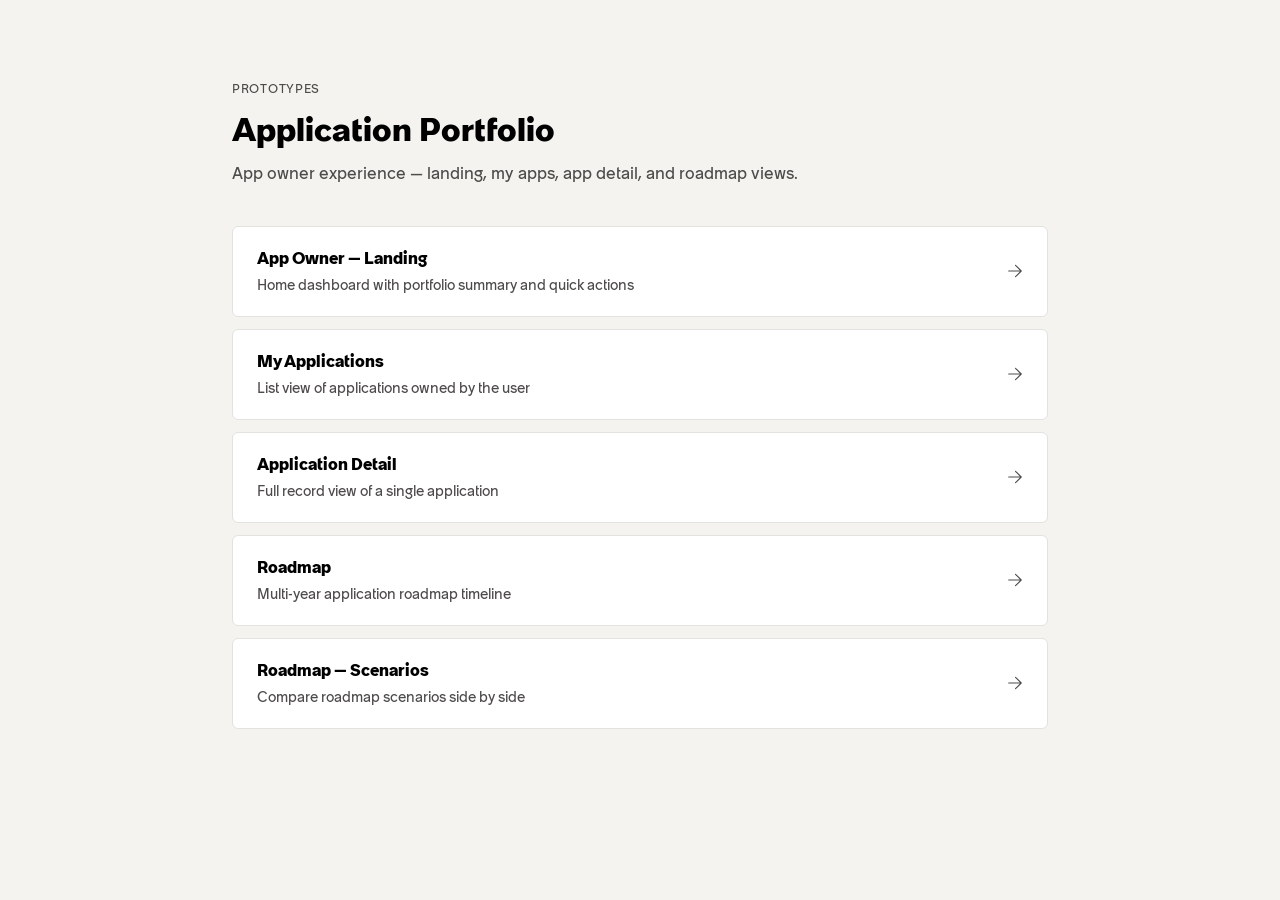
==== commit 900497ad: "Fix index page font token Use --font-sans (ServiceNow Sans) instead of the non-existent --font-famil" ====
--- a/index.html
+++ b/index.html
@@ -14,7 +14,7 @@
       padding: 0;
       background: var(--bg-secondary, #f6f5f3);
       min-height: 100vh;
-      font-family: var(--font-family-base);
+      font-family: var(--font-sans);
       color: var(--text-primary);
     }
 
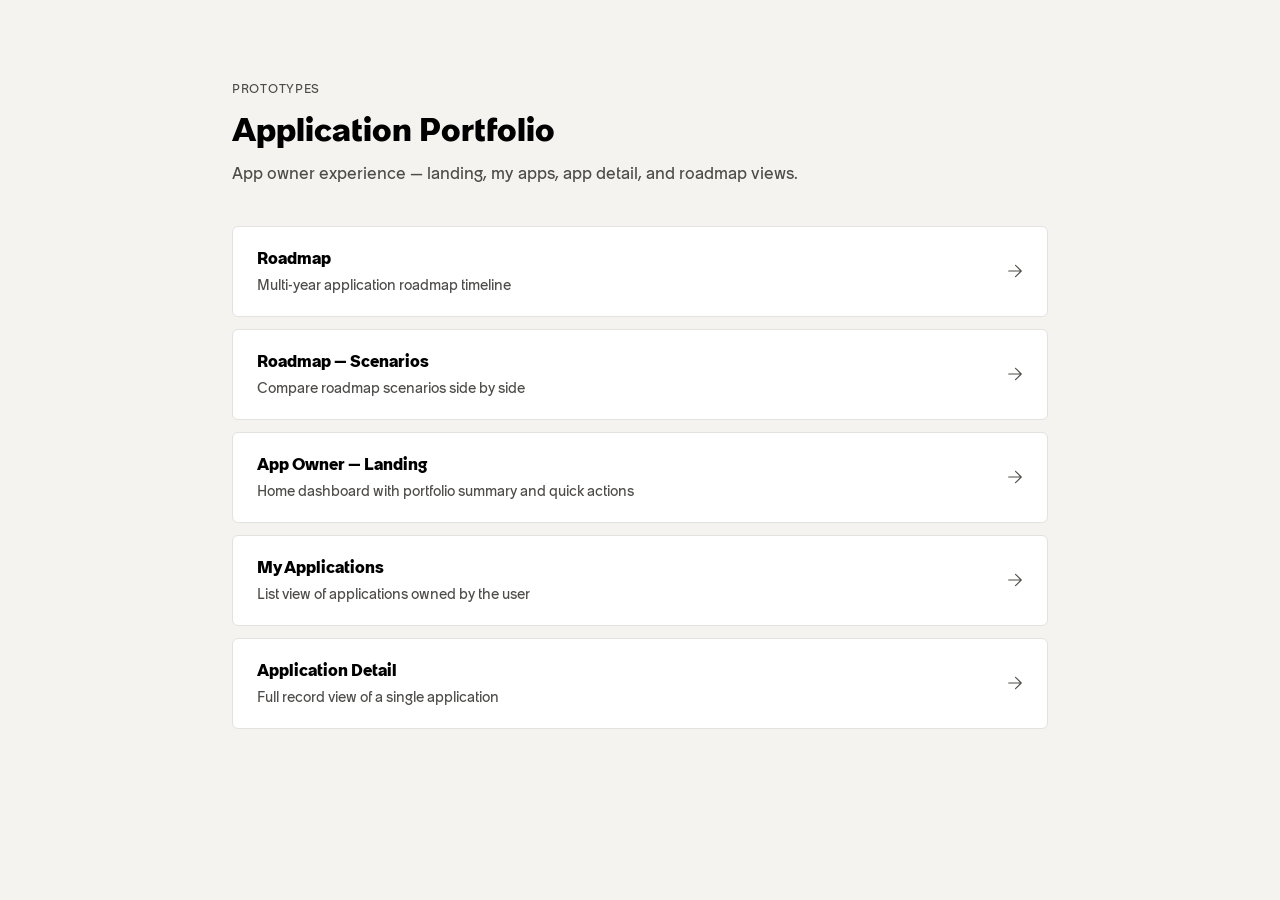
==== commit 598a5b9f: "Reorder index links: roadmap pages on top Co-Authored-By: Claude Opus 4.7 (1M context) <noreply@anth" ====
--- a/index.html
+++ b/index.html
@@ -110,6 +110,22 @@
     <p class="index-subtitle">App owner experience — landing, my apps, app detail, and roadmap views.</p>
 
     <nav class="index-list">
+      <a class="index-card" href="AppOwner_roadmap.html">
+        <span class="index-card__body">
+          <span class="index-card__name">Roadmap</span>
+          <span class="index-card__desc">Multi-year application roadmap timeline</span>
+        </span>
+        <span class="index-card__chev" data-icon="arrow-right"></span>
+      </a>
+
+      <a class="index-card" href="AppOwner_roadmap_scenarios.html">
+        <span class="index-card__body">
+          <span class="index-card__name">Roadmap — Scenarios</span>
+          <span class="index-card__desc">Compare roadmap scenarios side by side</span>
+        </span>
+        <span class="index-card__chev" data-icon="arrow-right"></span>
+      </a>
+
       <a class="index-card" href="AppOwner_landing.html">
         <span class="index-card__body">
           <span class="index-card__name">App Owner — Landing</span>
@@ -133,22 +149,6 @@
         </span>
         <span class="index-card__chev" data-icon="arrow-right"></span>
       </a>
-
-      <a class="index-card" href="AppOwner_roadmap.html">
-        <span class="index-card__body">
-          <span class="index-card__name">Roadmap</span>
-          <span class="index-card__desc">Multi-year application roadmap timeline</span>
-        </span>
-        <span class="index-card__chev" data-icon="arrow-right"></span>
-      </a>
-
-      <a class="index-card" href="AppOwner_roadmap_scenarios.html">
-        <span class="index-card__body">
-          <span class="index-card__name">Roadmap — Scenarios</span>
-          <span class="index-card__desc">Compare roadmap scenarios side by side</span>
-        </span>
-        <span class="index-card__chev" data-icon="arrow-right"></span>
-      </a>
     </nav>
   </main>
 </body>
